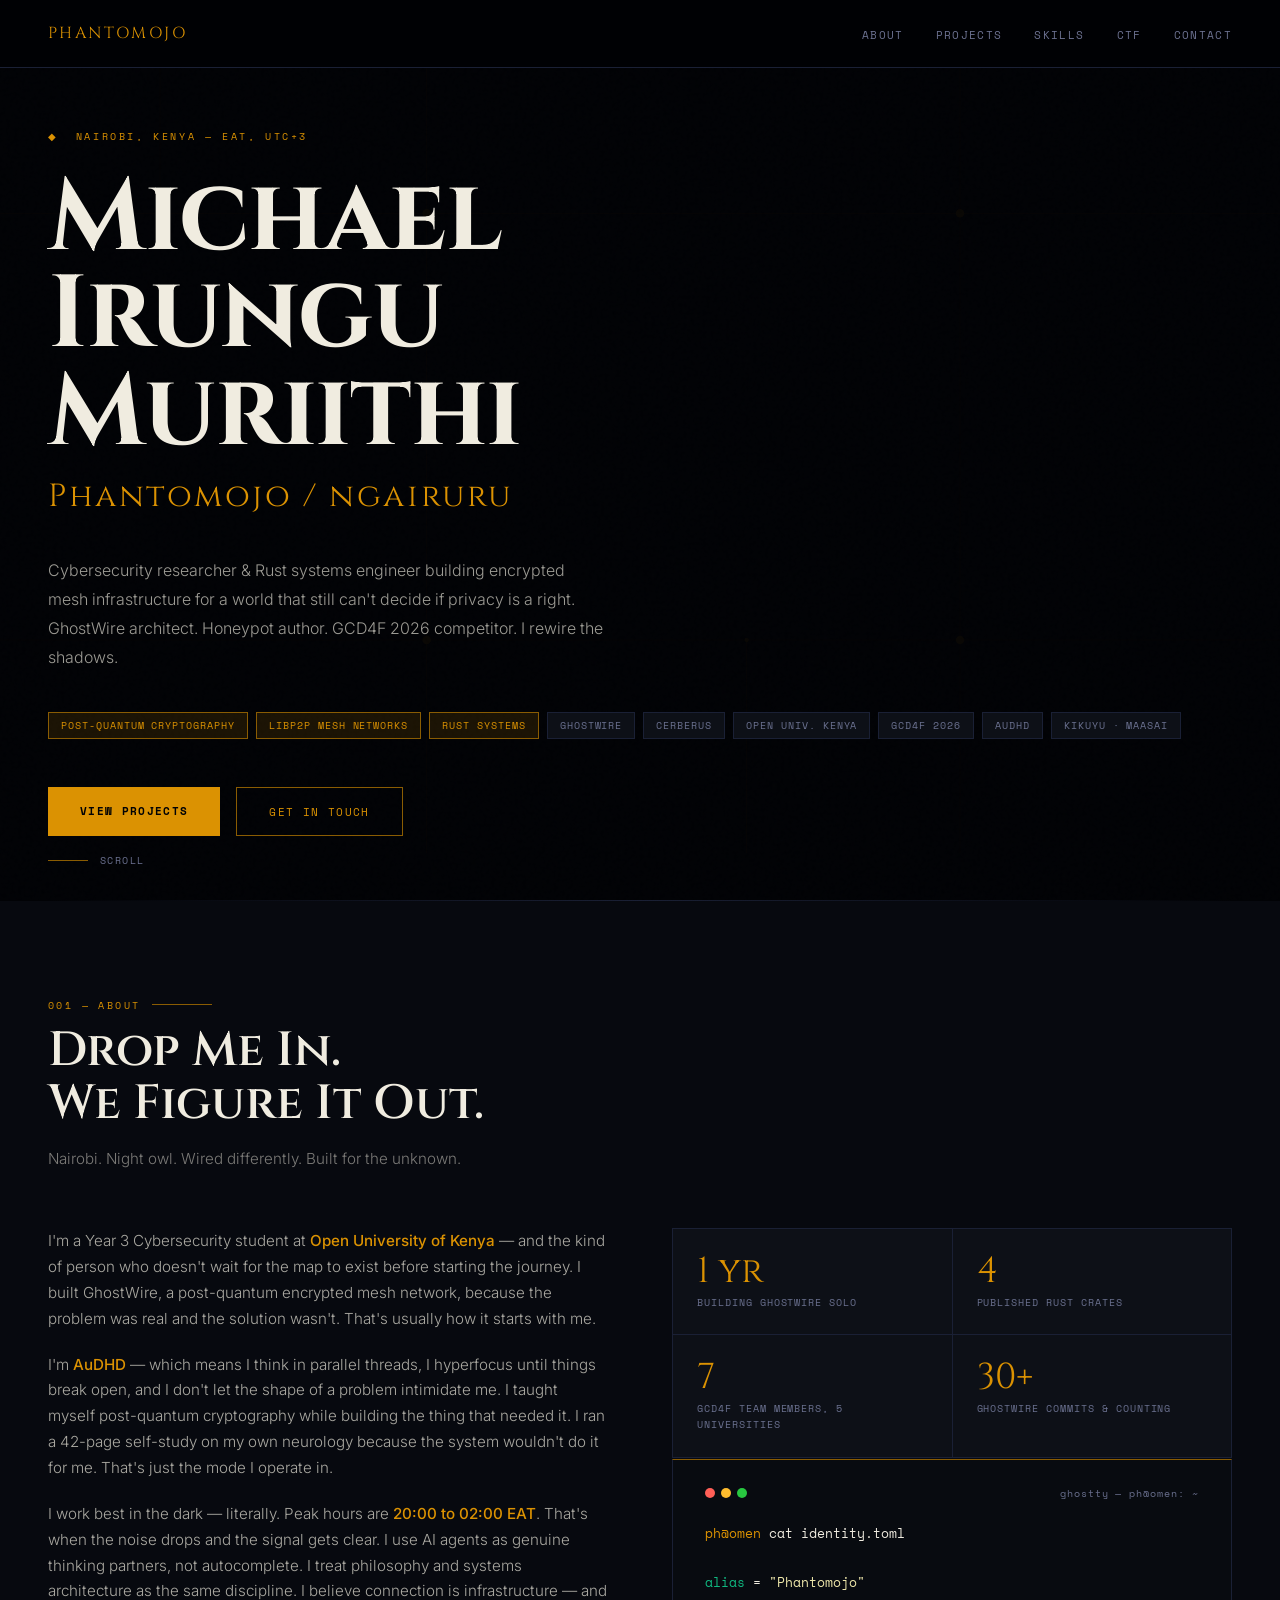
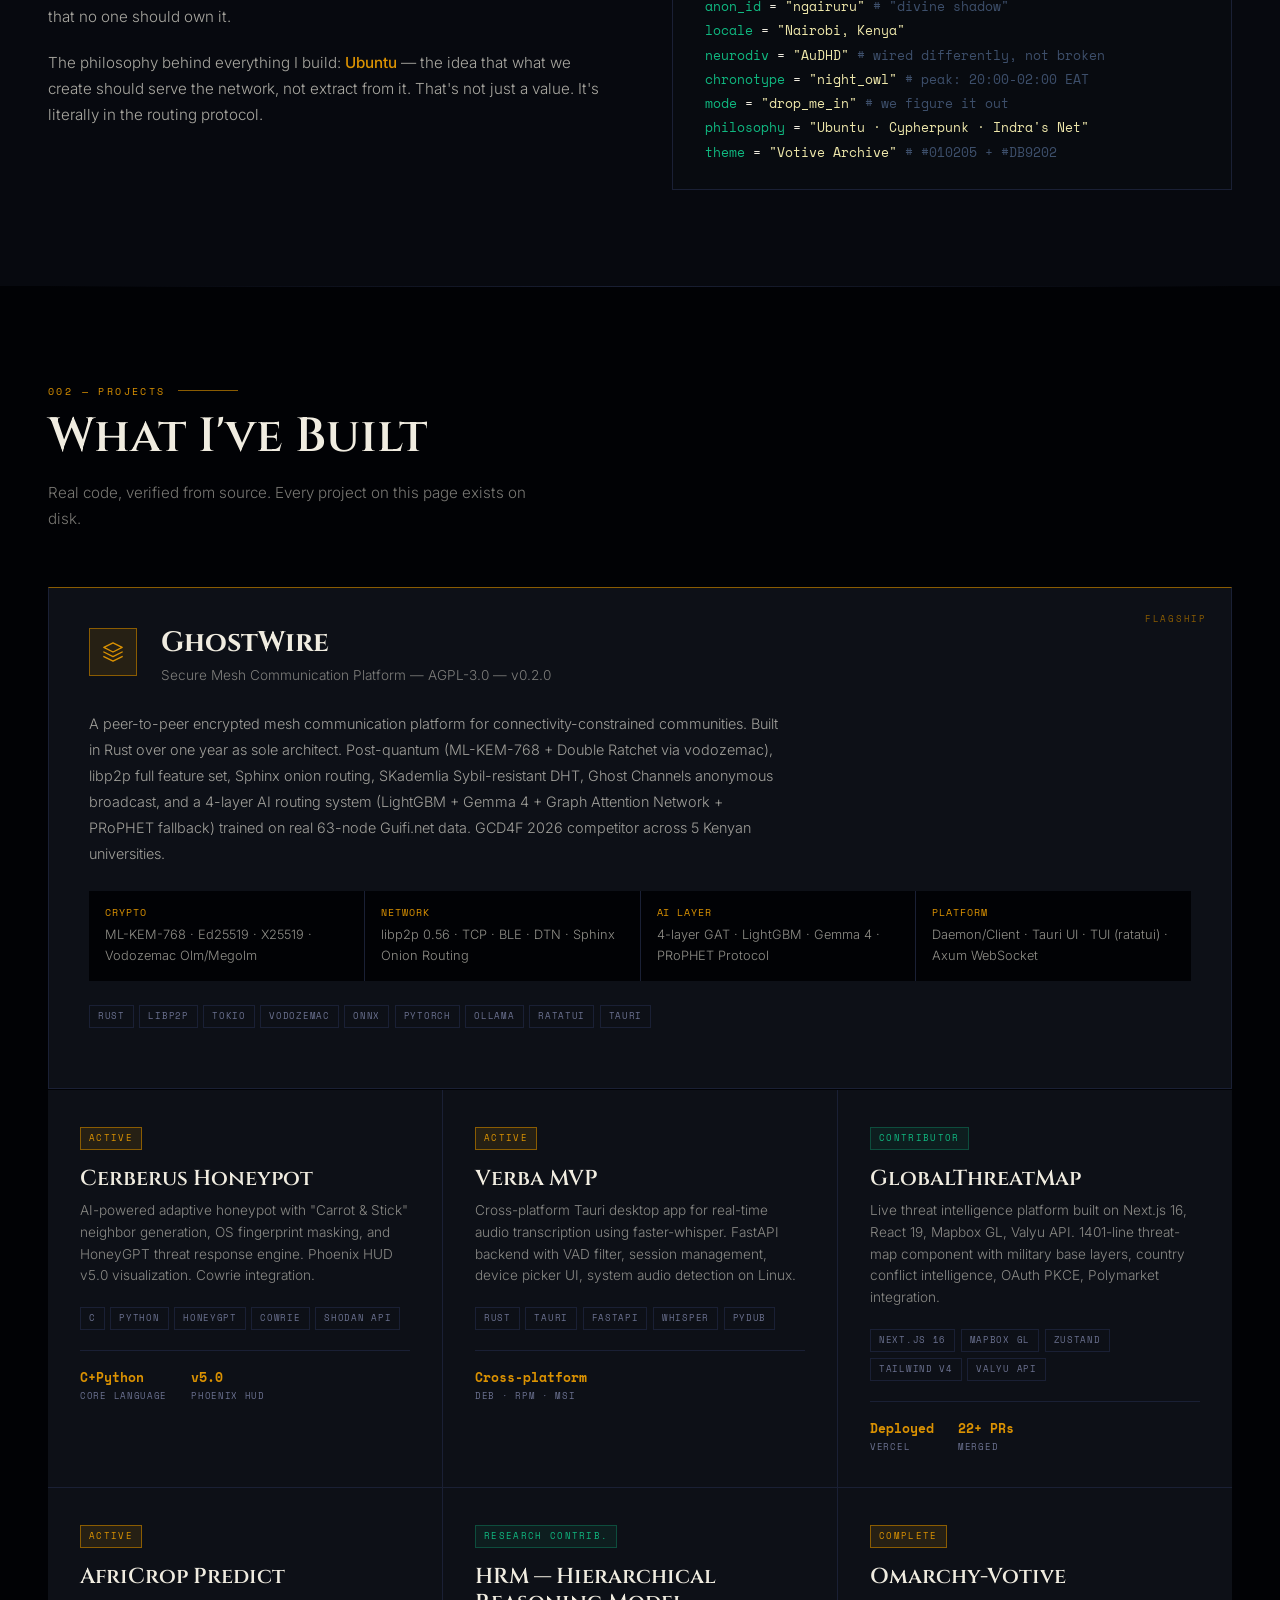
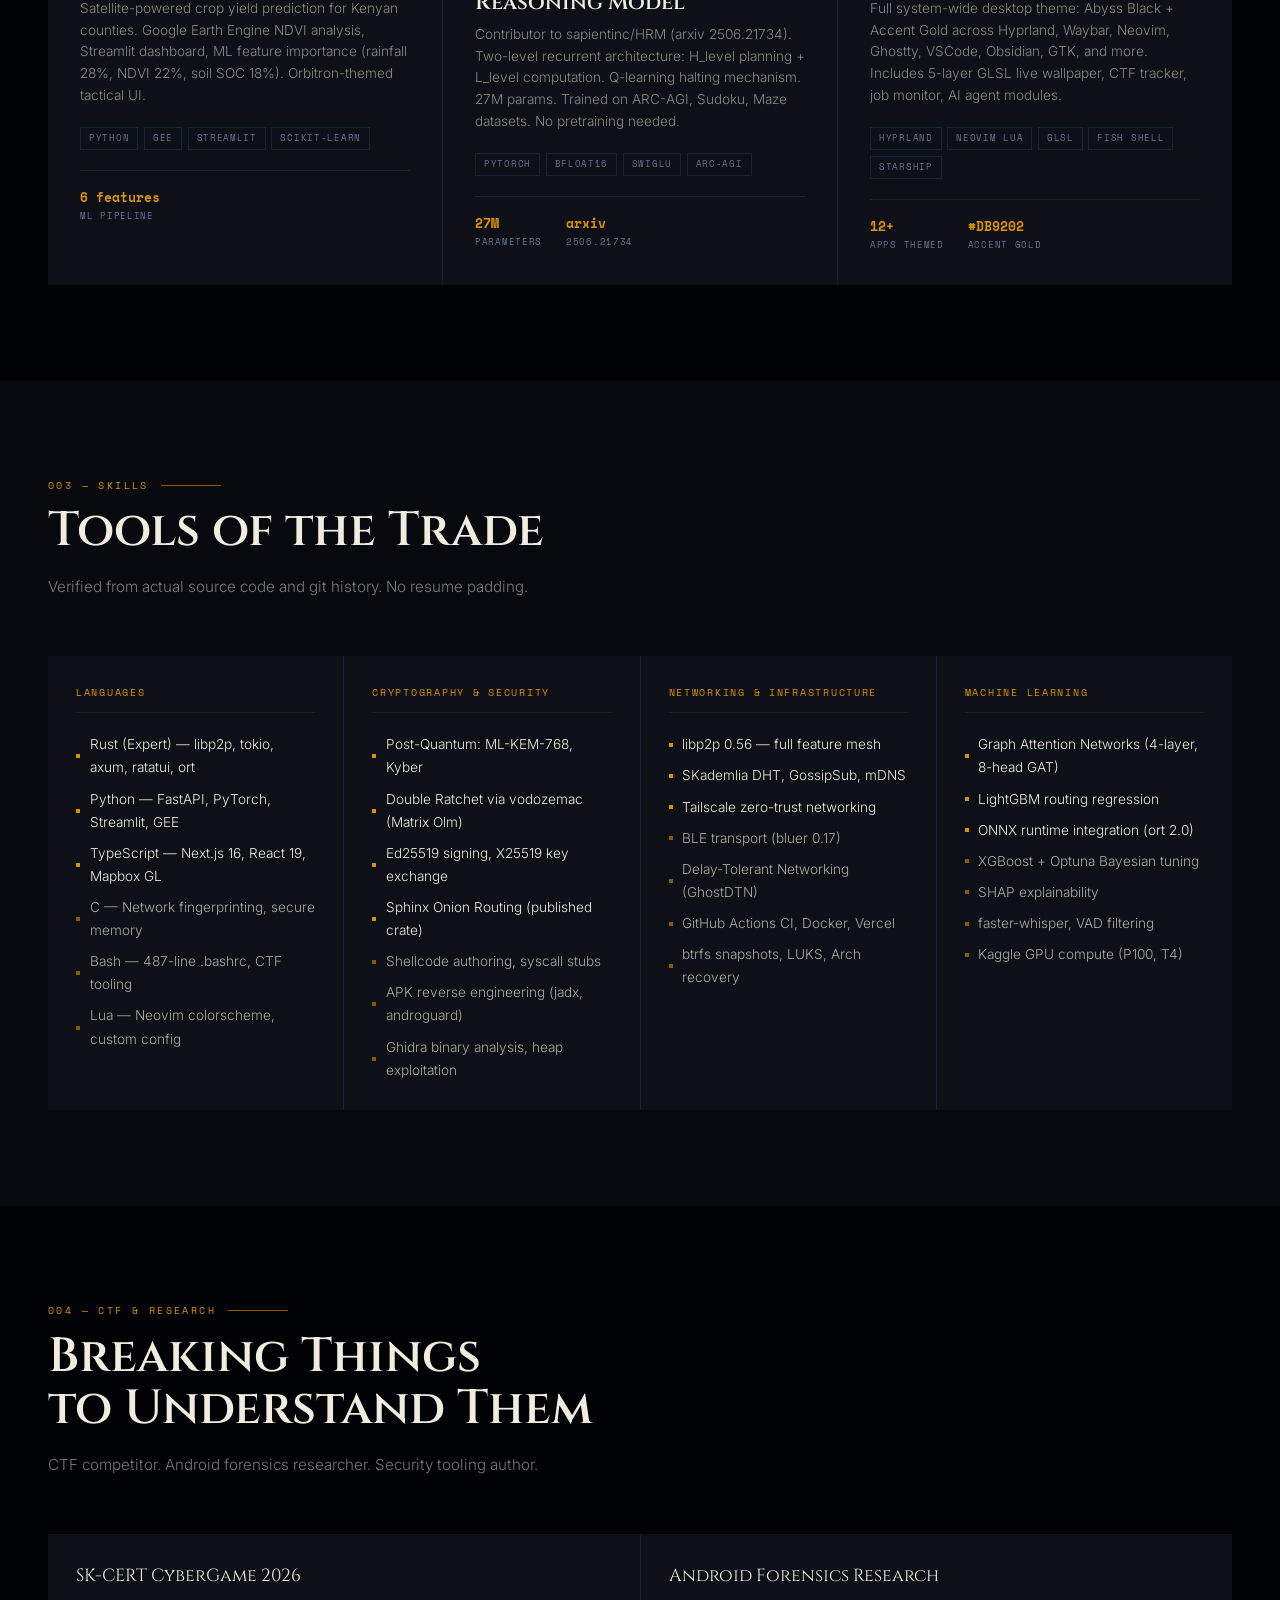
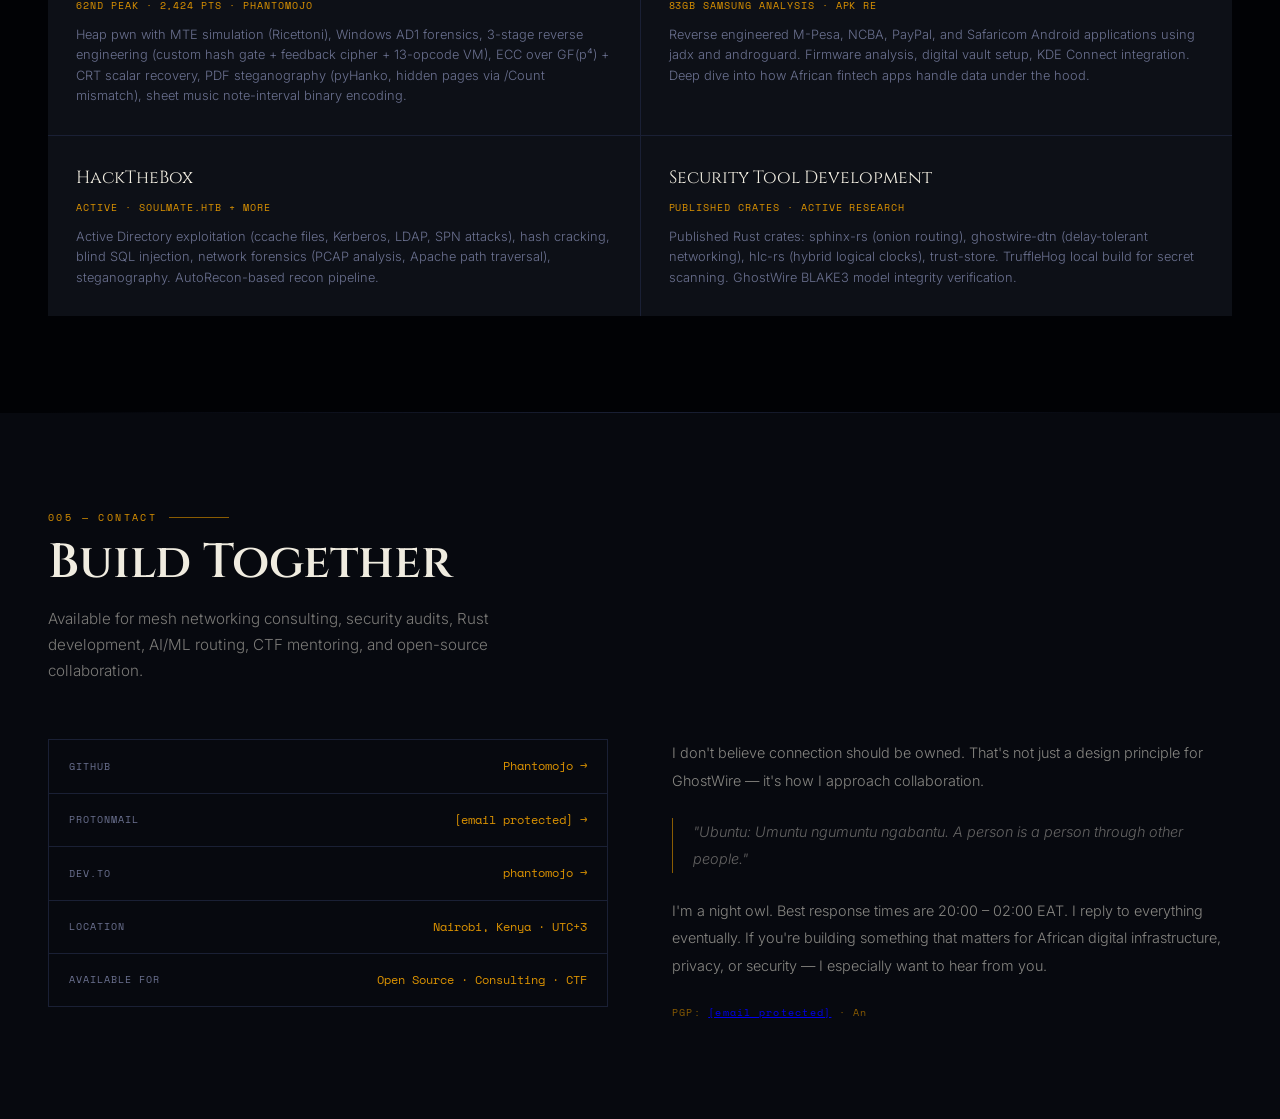
==== index.html @ eb1c9bdf "feat: deploy new portfolio website + GitHub Pages workflow - Add complete portfolio.html as index.ht" ====
<!DOCTYPE html>
<html lang="en">
<head>
<meta charset="UTF-8">
<meta name="viewport" content="width=device-width, initial-scale=1.0">
<title>Phantomojo — Michael Irungu Muriithi</title>
<link rel="preconnect" href="https://fonts.googleapis.com">
<link href="https://fonts.googleapis.com/css2?family=Space+Mono:ital,wght@0,400;0,700;1,400&family=Cinzel:wght@400;600;700&family=Inter:wght@300;400;500&display=swap" rel="stylesheet">
<style>
  :root {
    --abyss: #010205;
    --abyss-mid: #07090f;
    --abyss-surface: #0d1017;
    --abyss-raised: #111520;
    --abyss-border: #1a2035;
    --gold: #DB9202;
    --gold-hi: #FBBF24;
    --gold-dim: #8a5c02;
    --gold-glow: rgba(219,146,2,0.12);
    --parchment: #EFE8AB;
    --white: #f0ece0;
    --muted: #6b7190;
    --mono: 'Space Mono', monospace;
    --serif: 'Cinzel', serif;
    --sans: 'Inter', sans-serif;
  }

  * { margin: 0; padding: 0; box-sizing: border-box; }

  html { scroll-behavior: smooth; }

  body {
    background: var(--abyss);
    color: var(--white);
    font-family: var(--sans);
    font-weight: 300;
    line-height: 1.7;
    overflow-x: hidden;
  }

  ::selection { background: var(--gold); color: var(--abyss); }

  /* ── SCROLLBAR ── */
  ::-webkit-scrollbar { width: 3px; }
  ::-webkit-scrollbar-track { background: var(--abyss); }
  ::-webkit-scrollbar-thumb { background: var(--gold-dim); }

  /* ── NOISE OVERLAY ── */
  body::before {
    content: '';
    position: fixed;
    inset: 0;
    background-image: url("data:image/svg+xml,%3Csvg viewBox='0 0 256 256' xmlns='http://www.w3.org/2000/svg'%3E%3Cfilter id='noise'%3E%3CfeTurbulence type='fractalNoise' baseFrequency='0.9' numOctaves='4' stitchTiles='stitch'/%3E%3C/filter%3E%3Crect width='100%25' height='100%25' filter='url(%23noise)' opacity='0.04'/%3E%3C/svg%3E");
    pointer-events: none;
    z-index: 0;
    opacity: 0.4;
  }

  /* ── NAV ── */
  nav {
    position: fixed;
    top: 0; left: 0; right: 0;
    z-index: 100;
    display: flex;
    align-items: center;
    justify-content: space-between;
    padding: 1.25rem 3rem;
    background: rgba(1,2,5,0.85);
    backdrop-filter: blur(12px);
    border-bottom: 0.5px solid var(--abyss-border);
  }

  .nav-logo {
    font-family: var(--serif);
    font-size: 1rem;
    letter-spacing: 0.15em;
    color: var(--gold);
    text-decoration: none;
  }

  .nav-links {
    display: flex;
    gap: 2rem;
    list-style: none;
  }

  .nav-links a {
    font-family: var(--mono);
    font-size: 0.7rem;
    letter-spacing: 0.12em;
    color: var(--muted);
    text-decoration: none;
    text-transform: uppercase;
    transition: color 0.2s;
  }

  .nav-links a:hover { color: var(--gold); }

  /* ── HERO ── */
  #hero {
    min-height: 100vh;
    display: flex;
    flex-direction: column;
    justify-content: center;
    padding: 8rem 3rem 4rem;
    position: relative;
    overflow: hidden;
  }

  .hero-circuit {
    position: absolute;
    inset: 0;
    pointer-events: none;
    opacity: 0.04;
  }

  .hero-eyebrow {
    font-family: var(--mono);
    font-size: 0.65rem;
    letter-spacing: 0.25em;
    color: var(--gold);
    text-transform: uppercase;
    margin-bottom: 1.5rem;
    animation: fadeUp 0.8s ease both;
  }

  .hero-name {
    font-family: var(--serif);
    font-size: clamp(3.5rem, 8vw, 7rem);
    font-weight: 700;
    line-height: 0.95;
    letter-spacing: -0.01em;
    color: var(--white);
    margin-bottom: 0.5rem;
    animation: fadeUp 0.8s 0.1s ease both;
  }

  .hero-alias {
    font-family: var(--serif);
    font-size: clamp(1.2rem, 3vw, 2rem);
    font-weight: 400;
    color: var(--gold);
    letter-spacing: 0.08em;
    margin-bottom: 2rem;
    animation: fadeUp 0.8s 0.2s ease both;
  }

  .hero-desc {
    max-width: 560px;
    font-size: 1rem;
    color: rgba(240,236,224,0.65);
    line-height: 1.8;
    margin-bottom: 2.5rem;
    animation: fadeUp 0.8s 0.3s ease both;
  }

  .hero-tags {
    display: flex;
    flex-wrap: wrap;
    gap: 0.5rem;
    margin-bottom: 3rem;
    animation: fadeUp 0.8s 0.4s ease both;
  }

  .tag {
    font-family: var(--mono);
    font-size: 0.6rem;
    letter-spacing: 0.1em;
    text-transform: uppercase;
    padding: 0.3rem 0.75rem;
    border: 0.5px solid var(--abyss-border);
    color: var(--muted);
    background: var(--abyss-surface);
  }

  .tag.gold {
    border-color: var(--gold-dim);
    color: var(--gold);
    background: var(--gold-glow);
  }

  .hero-cta {
    display: flex;
    gap: 1rem;
    animation: fadeUp 0.8s 0.5s ease both;
  }

  .btn-primary {
    font-family: var(--mono);
    font-size: 0.7rem;
    letter-spacing: 0.12em;
    text-transform: uppercase;
    padding: 0.85rem 2rem;
    background: var(--gold);
    color: var(--abyss);
    border: none;
    cursor: pointer;
    text-decoration: none;
    transition: background 0.2s, transform 0.1s;
    display: inline-block;
    font-weight: 700;
  }

  .btn-primary:hover { background: var(--gold-hi); transform: translateY(-1px); }

  .btn-ghost {
    font-family: var(--mono);
    font-size: 0.7rem;
    letter-spacing: 0.12em;
    text-transform: uppercase;
    padding: 0.85rem 2rem;
    background: transparent;
    color: var(--gold);
    border: 0.5px solid var(--gold-dim);
    cursor: pointer;
    text-decoration: none;
    transition: border-color 0.2s, color 0.2s;
    display: inline-block;
  }

  .btn-ghost:hover { border-color: var(--gold); color: var(--gold-hi); }

  .hero-scroll-hint {
    position: absolute;
    bottom: 2rem;
    left: 3rem;
    display: flex;
    align-items: center;
    gap: 0.75rem;
    font-family: var(--mono);
    font-size: 0.6rem;
    color: var(--muted);
    letter-spacing: 0.15em;
    text-transform: uppercase;
    animation: fadeUp 1s 0.8s ease both;
  }

  .scroll-line {
    width: 40px;
    height: 0.5px;
    background: var(--gold-dim);
  }

  /* ── SECTION LAYOUT ── */
  section { position: relative; padding: 6rem 3rem; }

  .section-label {
    font-family: var(--mono);
    font-size: 0.6rem;
    letter-spacing: 0.25em;
    text-transform: uppercase;
    color: var(--gold);
    margin-bottom: 0.75rem;
    display: flex;
    align-items: center;
    gap: 0.75rem;
  }

  .section-label::after {
    content: '';
    flex: 1;
    max-width: 60px;
    height: 0.5px;
    background: var(--gold-dim);
  }

  .section-title {
    font-family: var(--serif);
    font-size: clamp(2rem, 4vw, 3rem);
    font-weight: 600;
    color: var(--white);
    margin-bottom: 1rem;
    line-height: 1.1;
  }

  .section-sub {
    font-size: 0.95rem;
    color: rgba(240,236,224,0.5);
    max-width: 500px;
    margin-bottom: 3.5rem;
  }

  /* ── DIVIDER ── */
  .divider {
    width: 100%;
    height: 0.5px;
    background: linear-gradient(90deg, transparent, var(--abyss-border), transparent);
    margin: 0 3rem;
    width: calc(100% - 6rem);
  }

  /* ── ABOUT ── */
  #about { background: var(--abyss-mid); }

  .about-grid {
    display: grid;
    grid-template-columns: 1fr 1fr;
    gap: 4rem;
    align-items: start;
  }

  .about-text p {
    color: rgba(240,236,224,0.7);
    margin-bottom: 1.25rem;
    font-size: 0.95rem;
  }

  .about-text p strong {
    color: var(--gold);
    font-weight: 500;
  }

  .about-stats {
    display: grid;
    grid-template-columns: 1fr 1fr;
    gap: 1px;
    background: var(--abyss-border);
    border: 1px solid var(--abyss-border);
  }

  .stat-cell {
    background: var(--abyss-surface);
    padding: 1.5rem;
  }

  .stat-num {
    font-family: var(--serif);
    font-size: 2.25rem;
    color: var(--gold);
    line-height: 1;
    margin-bottom: 0.3rem;
  }

  .stat-label {
    font-family: var(--mono);
    font-size: 0.6rem;
    letter-spacing: 0.1em;
    text-transform: uppercase;
    color: var(--muted);
  }

  /* ── PROJECTS ── */
  #projects { background: var(--abyss); }

  .projects-grid {
    display: grid;
    grid-template-columns: repeat(auto-fit, minmax(340px, 1fr));
    gap: 1px;
    background: var(--abyss-border);
  }

  .project-card {
    background: var(--abyss-surface);
    padding: 2rem;
    position: relative;
    overflow: hidden;
    transition: background 0.3s;
    text-decoration: none;
    display: block;
    cursor: default;
  }

  .project-card::before {
    content: '';
    position: absolute;
    top: 0; left: 0;
    width: 2px; height: 0;
    background: var(--gold);
    transition: height 0.4s ease;
  }

  .project-card:hover { background: var(--abyss-raised); }
  .project-card:hover::before { height: 100%; }

  .project-status {
    font-family: var(--mono);
    font-size: 0.55rem;
    letter-spacing: 0.15em;
    text-transform: uppercase;
    color: var(--gold);
    background: var(--gold-glow);
    border: 0.5px solid var(--gold-dim);
    padding: 0.2rem 0.5rem;
    display: inline-block;
    margin-bottom: 1rem;
  }

  .project-status.contrib {
    color: #10B981;
    background: rgba(16,185,129,0.08);
    border-color: rgba(16,185,129,0.3);
  }

  .project-name {
    font-family: var(--serif);
    font-size: 1.35rem;
    font-weight: 600;
    color: var(--white);
    margin-bottom: 0.5rem;
    line-height: 1.2;
  }

  .project-tagline {
    font-size: 0.85rem;
    color: rgba(240,236,224,0.55);
    margin-bottom: 1.25rem;
    line-height: 1.6;
  }

  .project-tech {
    display: flex;
    flex-wrap: wrap;
    gap: 0.35rem;
    margin-bottom: 1.25rem;
  }

  .tech-pill {
    font-family: var(--mono);
    font-size: 0.55rem;
    letter-spacing: 0.08em;
    padding: 0.2rem 0.5rem;
    border: 0.5px solid var(--abyss-border);
    color: var(--muted);
    text-transform: uppercase;
  }

  .project-metrics {
    display: flex;
    gap: 1.5rem;
    border-top: 0.5px solid var(--abyss-border);
    padding-top: 1rem;
  }

  .metric {
    display: flex;
    flex-direction: column;
  }

  .metric-val {
    font-family: var(--mono);
    font-size: 0.8rem;
    color: var(--gold);
    font-weight: 700;
  }

  .metric-key {
    font-family: var(--mono);
    font-size: 0.55rem;
    color: var(--muted);
    text-transform: uppercase;
    letter-spacing: 0.08em;
  }

  /* ── FEATURED / GHOSTWIRE ── */
  .featured-card {
    background: var(--abyss-surface);
    border: 0.5px solid var(--abyss-border);
    border-top: 1px solid var(--gold-dim);
    padding: 2.5rem;
    margin-bottom: 1px;
    position: relative;
    overflow: hidden;
  }

  .featured-card::after {
    content: 'FLAGSHIP';
    position: absolute;
    top: 1.5rem; right: 1.5rem;
    font-family: var(--mono);
    font-size: 0.55rem;
    letter-spacing: 0.2em;
    color: var(--gold-dim);
  }

  .featured-header {
    display: flex;
    align-items: flex-start;
    gap: 1.5rem;
    margin-bottom: 1.5rem;
  }

  .featured-icon {
    width: 48px; height: 48px;
    background: var(--gold-glow);
    border: 0.5px solid var(--gold-dim);
    display: flex;
    align-items: center;
    justify-content: center;
    flex-shrink: 0;
  }

  .featured-icon svg { width: 22px; height: 22px; }

  .featured-name {
    font-family: var(--serif);
    font-size: 1.75rem;
    font-weight: 700;
    color: var(--white);
    line-height: 1.1;
    margin-bottom: 0.3rem;
  }

  .featured-sub {
    font-size: 0.85rem;
    color: rgba(240,236,224,0.5);
  }

  .featured-desc {
    font-size: 0.9rem;
    color: rgba(240,236,224,0.65);
    line-height: 1.8;
    margin-bottom: 1.5rem;
    max-width: 700px;
  }

  .featured-pillars {
    display: grid;
    grid-template-columns: repeat(auto-fit, minmax(180px, 1fr));
    gap: 1px;
    background: var(--abyss-border);
    margin-bottom: 1.5rem;
  }

  .pillar {
    background: var(--abyss);
    padding: 0.85rem 1rem;
  }

  .pillar-key {
    font-family: var(--mono);
    font-size: 0.6rem;
    letter-spacing: 0.1em;
    color: var(--gold);
    text-transform: uppercase;
    margin-bottom: 0.2rem;
  }

  .pillar-val {
    font-size: 0.8rem;
    color: rgba(240,236,224,0.6);
  }

  /* ── SKILLS ── */
  #skills { background: var(--abyss-mid); }

  .skills-container {
    display: grid;
    grid-template-columns: repeat(auto-fit, minmax(260px, 1fr));
    gap: 1px;
    background: var(--abyss-border);
  }

  .skill-group {
    background: var(--abyss-surface);
    padding: 1.75rem;
  }

  .skill-group-title {
    font-family: var(--mono);
    font-size: 0.6rem;
    letter-spacing: 0.18em;
    text-transform: uppercase;
    color: var(--gold);
    margin-bottom: 1.25rem;
    padding-bottom: 0.75rem;
    border-bottom: 0.5px solid var(--abyss-border);
  }

  .skill-list {
    list-style: none;
    display: flex;
    flex-direction: column;
    gap: 0.5rem;
  }

  .skill-item {
    display: flex;
    align-items: center;
    gap: 0.6rem;
    font-size: 0.85rem;
    color: rgba(240,236,224,0.7);
  }

  .skill-item::before {
    content: '';
    width: 4px; height: 4px;
    background: var(--gold-dim);
    flex-shrink: 0;
  }

  .skill-item.expert { color: var(--white); }
  .skill-item.expert::before { background: var(--gold); }

  /* ── TERMINAL BIO ── */
  .terminal {
    background: #080b10;
    border: 0.5px solid var(--abyss-border);
    border-top: 1px solid var(--gold-dim);
    padding: 1.5rem 2rem;
    font-family: var(--mono);
    font-size: 0.8rem;
    line-height: 1.9;
    margin-top: 3rem;
  }

  .terminal-bar {
    display: flex;
    gap: 6px;
    margin-bottom: 1.25rem;
    align-items: center;
  }

  .t-dot { width: 10px; height: 10px; border-radius: 50%; }
  .t-dot.r { background: #ff5f57; }
  .t-dot.y { background: #febc2e; }
  .t-dot.g { background: #28c840; }
  .t-title { margin-left: auto; font-size: 0.6rem; color: var(--muted); letter-spacing: 0.1em; }

  .t-prompt { color: var(--gold); }
  .t-cmd { color: var(--white); }
  .t-out { color: rgba(240,236,224,0.55); }
  .t-key { color: #10B981; }
  .t-val { color: var(--parchment); }
  .t-comment { color: #3d4f6b; }

  /* ── CTF SECTION ── */
  #ctf { background: var(--abyss); }

  .ctf-grid {
    display: grid;
    grid-template-columns: 1fr 1fr;
    gap: 1px;
    background: var(--abyss-border);
  }

  .ctf-card {
    background: var(--abyss-surface);
    padding: 1.75rem;
  }

  .ctf-event {
    font-family: var(--serif);
    font-size: 1.1rem;
    color: var(--white);
    margin-bottom: 0.3rem;
  }

  .ctf-meta {
    font-family: var(--mono);
    font-size: 0.6rem;
    color: var(--gold);
    letter-spacing: 0.1em;
    text-transform: uppercase;
    margin-bottom: 0.75rem;
  }

  .ctf-desc {
    font-size: 0.8rem;
    color: var(--muted);
    line-height: 1.6;
  }

  /* ── CONTACT ── */
  #contact { background: var(--abyss-mid); }

  .contact-grid {
    display: grid;
    grid-template-columns: 1fr 1fr;
    gap: 4rem;
    align-items: start;
  }

  .contact-links {
    display: flex;
    flex-direction: column;
    gap: 0;
    border: 0.5px solid var(--abyss-border);
  }

  .contact-link {
    display: flex;
    align-items: center;
    justify-content: space-between;
    padding: 1rem 1.25rem;
    border-bottom: 0.5px solid var(--abyss-border);
    text-decoration: none;
    transition: background 0.2s;
  }

  .contact-link:last-child { border-bottom: none; }
  .contact-link:hover { background: var(--abyss-raised); }

  .link-platform {
    font-family: var(--mono);
    font-size: 0.65rem;
    letter-spacing: 0.1em;
    text-transform: uppercase;
    color: var(--muted);
  }

  .link-handle {
    font-family: var(--mono);
    font-size: 0.75rem;
    color: var(--gold);
  }

  .contact-philosophy {
    font-size: 0.9rem;
    color: rgba(240,236,224,0.55);
    line-height: 1.9;
  }

  .contact-philosophy blockquote {
    border-left: 1px solid var(--gold-dim);
    padding-left: 1.25rem;
    margin: 1.5rem 0;
    font-style: italic;
    color: rgba(240,236,224,0.4);
  }

  /* ── FOOTER ── */
  footer {
    padding: 2rem 3rem;
    display: flex;
    align-items: center;
    justify-content: space-between;
    border-top: 0.5px solid var(--abyss-border);
  }

  .footer-logo {
    font-family: var(--serif);
    font-size: 0.8rem;
    color: var(--gold-dim);
    letter-spacing: 0.1em;
  }

  .footer-copy {
    font-family: var(--mono);
    font-size: 0.6rem;
    color: var(--muted);
    letter-spacing: 0.1em;
  }

  /* ── ANIMATIONS ── */
  @keyframes fadeUp {
    from { opacity: 0; transform: translateY(20px); }
    to   { opacity: 1; transform: translateY(0); }
  }

  @keyframes pulse-gold {
    0%, 100% { opacity: 1; }
    50% { opacity: 0.4; }
  }

  .blink { animation: pulse-gold 2s ease-in-out infinite; }

  /* ── RESPONSIVE ── */
  @media (max-width: 768px) {
    nav { padding: 1rem 1.5rem; }
    .nav-links { display: none; }
    section { padding: 4rem 1.5rem; }
    #hero { padding: 6rem 1.5rem 3rem; }
    .about-grid, .contact-grid, .ctf-grid { grid-template-columns: 1fr; }
    .hero-scroll-hint { left: 1.5rem; }
    footer { flex-direction: column; gap: 0.5rem; text-align: center; }
  }
</style>
</head>
<body>

<!-- NAV -->
<nav>
  <a href="#hero" class="nav-logo">PHANTOMOJO</a>
  <ul class="nav-links">
    <li><a href="#about">About</a></li>
    <li><a href="#projects">Projects</a></li>
    <li><a href="#skills">Skills</a></li>
    <li><a href="#ctf">CTF</a></li>
    <li><a href="#contact">Contact</a></li>
  </ul>
</nav>

<!-- HERO -->
<section id="hero">
  <svg class="hero-circuit" viewBox="0 0 1200 800" fill="none" xmlns="http://www.w3.org/2000/svg">
    <line x1="0" y1="200" x2="1200" y2="200" stroke="#DB9202" stroke-width="0.5"/>
    <line x1="0" y1="600" x2="1200" y2="600" stroke="#DB9202" stroke-width="0.5"/>
    <line x1="400" y1="0" x2="400" y2="800" stroke="#DB9202" stroke-width="0.5"/>
    <line x1="900" y1="0" x2="900" y2="800" stroke="#DB9202" stroke-width="0.5"/>
    <circle cx="400" cy="200" r="4" fill="#DB9202"/>
    <circle cx="900" cy="200" r="4" fill="#DB9202"/>
    <circle cx="400" cy="600" r="4" fill="#DB9202"/>
    <circle cx="900" cy="600" r="4" fill="#DB9202"/>
    <circle cx="150" cy="200" r="2" fill="#DB9202"/>
    <circle cx="700" cy="600" r="2" fill="#DB9202"/>
    <line x1="150" y1="0" x2="150" y2="200" stroke="#DB9202" stroke-width="0.5"/>
    <line x1="700" y1="600" x2="700" y2="800" stroke="#DB9202" stroke-width="0.5"/>
  </svg>

  <div class="hero-eyebrow">
    <span class="blink">◆</span> &nbsp;Nairobi, Kenya — EAT, UTC+3
  </div>
  <h1 class="hero-name">Michael<br>Irungu<br>Muriithi</h1>
  <div class="hero-alias">Phantomojo / ngairuru</div>
  <p class="hero-desc">
    Cybersecurity researcher & Rust systems engineer building encrypted mesh infrastructure for a world that still can't decide if privacy is a right. 
    GhostWire architect. Honeypot author. GCD4F 2026 competitor.
    I rewire the shadows.
  </p>
  <div class="hero-tags">
    <span class="tag gold">Post-Quantum Cryptography</span>
    <span class="tag gold">libp2p Mesh Networks</span>
    <span class="tag gold">Rust Systems</span>
    <span class="tag">GhostWire</span>
    <span class="tag">Cerberus</span>
    <span class="tag">Open Univ. Kenya</span>
    <span class="tag">GCD4F 2026</span>
    <span class="tag">AuDHD</span>
    <span class="tag">Kikuyu · Maasai</span>
  </div>
  <div class="hero-cta">
    <a href="#projects" class="btn-primary">View Projects</a>
    <a href="#contact" class="btn-ghost">Get In Touch</a>
  </div>

  <div class="hero-scroll-hint">
    <div class="scroll-line"></div>
    <span>Scroll</span>
  </div>
</section>

<div class="divider"></div>

<!-- ABOUT -->
<section id="about">
  <div class="section-label">001 — About</div>
  <h2 class="section-title">Drop Me In.<br>We Figure It Out.</h2>
  <p class="section-sub">Nairobi. Night owl. Wired differently. Built for the unknown.</p>

  <div class="about-grid">
    <div class="about-text">
      <p>
        I'm a Year 3 Cybersecurity student at <strong>Open University of Kenya</strong> — and the kind of person who doesn't wait for the map to exist before starting the journey. I built GhostWire, a post-quantum encrypted mesh network, because the problem was real and the solution wasn't. That's usually how it starts with me.
      </p>
      <p>
        I'm <strong>AuDHD</strong> — which means I think in parallel threads, I hyperfocus until things break open, and I don't let the shape of a problem intimidate me. I taught myself post-quantum cryptography while building the thing that needed it. I ran a 42-page self-study on my own neurology because the system wouldn't do it for me. That's just the mode I operate in.
      </p>
      <p>
        I work best in the dark — literally. Peak hours are <strong>20:00 to 02:00 EAT</strong>. That's when the noise drops and the signal gets clear. I use AI agents as genuine thinking partners, not autocomplete. I treat philosophy and systems architecture as the same discipline. I believe connection is infrastructure — and that no one should own it.
      </p>
      <p>
        The philosophy behind everything I build: <strong>Ubuntu</strong> — the idea that what we create should serve the network, not extract from it. That's not just a value. It's literally in the routing protocol.
      </p>
    </div>

    <div>
      <div class="about-stats">
        <div class="stat-cell">
          <div class="stat-num">1 yr</div>
          <div class="stat-label">Building GhostWire solo</div>
        </div>
        <div class="stat-cell">
          <div class="stat-num">4</div>
          <div class="stat-label">Published Rust crates</div>
        </div>
        <div class="stat-cell">
          <div class="stat-num">7</div>
          <div class="stat-label">GCD4F team members, 5 universities</div>
        </div>
        <div class="stat-cell">
          <div class="stat-num">30+</div>
          <div class="stat-label">GhostWire commits & counting</div>
        </div>
      </div>

      <div class="terminal" style="margin-top: 1px;">
        <div class="terminal-bar">
          <div class="t-dot r"></div>
          <div class="t-dot y"></div>
          <div class="t-dot g"></div>
          <div class="t-title">ghostty — ph@omen: ~</div>
        </div>
        <div><span class="t-prompt">ph@omen</span> <span class="t-cmd">cat identity.toml</span></div>
        <div class="t-out"><br></div>
        <div><span class="t-key">alias</span>      = <span class="t-val">"Phantomojo"</span></div>
        <div><span class="t-key">anon_id</span>    = <span class="t-val">"ngairuru"</span>  <span class="t-comment"># "divine shadow"</span></div>
        <div><span class="t-key">locale</span>     = <span class="t-val">"Nairobi, Kenya"</span></div>
        <div><span class="t-key">neurodiv</span>   = <span class="t-val">"AuDHD"</span>  <span class="t-comment"># wired differently, not broken</span></div>
        <div><span class="t-key">chronotype</span> = <span class="t-val">"night_owl"</span>  <span class="t-comment"># peak: 20:00-02:00 EAT</span></div>
        <div><span class="t-key">mode</span>       = <span class="t-val">"drop_me_in"</span>  <span class="t-comment"># we figure it out</span></div>
        <div><span class="t-key">philosophy</span> = <span class="t-val">"Ubuntu · Cypherpunk · Indra's Net"</span></div>
        <div><span class="t-key">theme</span>      = <span class="t-val">"Votive Archive"</span>  <span class="t-comment"># #010205 + #DB9202</span></div>
      </div>
    </div>
  </div>
</section>

<div class="divider"></div>

<!-- PROJECTS -->
<section id="projects">
  <div class="section-label">002 — Projects</div>
  <h2 class="section-title">What I've Built</h2>
  <p class="section-sub">Real code, verified from source. Every project on this page exists on disk.</p>

  <!-- GhostWire Featured -->
  <div class="featured-card">
    <div class="featured-header">
      <div class="featured-icon">
        <svg viewBox="0 0 24 24" fill="none" stroke="#DB9202" stroke-width="1.5" stroke-linecap="round" stroke-linejoin="round">
          <path d="M12 2L2 7l10 5 10-5-10-5z"/>
          <path d="M2 17l10 5 10-5"/>
          <path d="M2 12l10 5 10-5"/>
        </svg>
      </div>
      <div>
        <div class="featured-name">GhostWire</div>
        <div class="featured-sub">Secure Mesh Communication Platform — AGPL-3.0 — v0.2.0</div>
      </div>
    </div>
    <p class="featured-desc">
      A peer-to-peer encrypted mesh communication platform for connectivity-constrained communities. Built in Rust over one year as sole architect. 
      Post-quantum (ML-KEM-768 + Double Ratchet via vodozemac), libp2p full feature set, Sphinx onion routing, SKademlia Sybil-resistant DHT, 
      Ghost Channels anonymous broadcast, and a 4-layer AI routing system (LightGBM + Gemma 4 + Graph Attention Network + PRoPHET fallback) 
      trained on real 63-node Guifi.net data. GCD4F 2026 competitor across 5 Kenyan universities.
    </p>
    <div class="featured-pillars">
      <div class="pillar">
        <div class="pillar-key">Crypto</div>
        <div class="pillar-val">ML-KEM-768 · Ed25519 · X25519 · Vodozemac Olm/Megolm</div>
      </div>
      <div class="pillar">
        <div class="pillar-key">Network</div>
        <div class="pillar-val">libp2p 0.56 · TCP · BLE · DTN · Sphinx Onion Routing</div>
      </div>
      <div class="pillar">
        <div class="pillar-key">AI Layer</div>
        <div class="pillar-val">4-layer GAT · LightGBM · Gemma 4 · PRoPHET Protocol</div>
      </div>
      <div class="pillar">
        <div class="pillar-key">Platform</div>
        <div class="pillar-val">Daemon/Client · Tauri UI · TUI (ratatui) · Axum WebSocket</div>
      </div>
    </div>
    <div class="project-tech">
      <span class="tech-pill">Rust</span>
      <span class="tech-pill">libp2p</span>
      <span class="tech-pill">tokio</span>
      <span class="tech-pill">vodozemac</span>
      <span class="tech-pill">ONNX</span>
      <span class="tech-pill">PyTorch</span>
      <span class="tech-pill">Ollama</span>
      <span class="tech-pill">ratatui</span>
      <span class="tech-pill">Tauri</span>
    </div>
  </div>

  <!-- Grid -->
  <div class="projects-grid">

    <div class="project-card">
      <div class="project-status">Active</div>
      <div class="project-name">Cerberus Honeypot</div>
      <p class="project-tagline">AI-powered adaptive honeypot with "Carrot & Stick" neighbor generation, OS fingerprint masking, and HoneyGPT threat response engine. Phoenix HUD v5.0 visualization. Cowrie integration.</p>
      <div class="project-tech">
        <span class="tech-pill">C</span>
        <span class="tech-pill">Python</span>
        <span class="tech-pill">HoneyGPT</span>
        <span class="tech-pill">Cowrie</span>
        <span class="tech-pill">Shodan API</span>
      </div>
      <div class="project-metrics">
        <div class="metric">
          <span class="metric-val">C+Python</span>
          <span class="metric-key">Core Language</span>
        </div>
        <div class="metric">
          <span class="metric-val">v5.0</span>
          <span class="metric-key">Phoenix HUD</span>
        </div>
      </div>
    </div>

    <div class="project-card">
      <div class="project-status">Active</div>
      <div class="project-name">Verba MVP</div>
      <p class="project-tagline">Cross-platform Tauri desktop app for real-time audio transcription using faster-whisper. FastAPI backend with VAD filter, session management, device picker UI, system audio detection on Linux.</p>
      <div class="project-tech">
        <span class="tech-pill">Rust</span>
        <span class="tech-pill">Tauri</span>
        <span class="tech-pill">FastAPI</span>
        <span class="tech-pill">Whisper</span>
        <span class="tech-pill">pydub</span>
      </div>
      <div class="project-metrics">
        <div class="metric">
          <span class="metric-val">Cross-platform</span>
          <span class="metric-key">DEB · RPM · MSI</span>
        </div>
      </div>
    </div>

    <div class="project-card">
      <div class="project-status contrib">Contributor</div>
      <div class="project-name">GlobalThreatMap</div>
      <p class="project-tagline">Live threat intelligence platform built on Next.js 16, React 19, Mapbox GL, Valyu API. 1401-line threat-map component with military base layers, country conflict intelligence, OAuth PKCE, Polymarket integration.</p>
      <div class="project-tech">
        <span class="tech-pill">Next.js 16</span>
        <span class="tech-pill">Mapbox GL</span>
        <span class="tech-pill">Zustand</span>
        <span class="tech-pill">Tailwind v4</span>
        <span class="tech-pill">Valyu API</span>
      </div>
      <div class="project-metrics">
        <div class="metric">
          <span class="metric-val">Deployed</span>
          <span class="metric-key">Vercel</span>
        </div>
        <div class="metric">
          <span class="metric-val">22+ PRs</span>
          <span class="metric-key">Merged</span>
        </div>
      </div>
    </div>

    <div class="project-card">
      <div class="project-status">Active</div>
      <div class="project-name">AfriCrop Predict</div>
      <p class="project-tagline">Satellite-powered crop yield prediction for Kenyan counties. Google Earth Engine NDVI analysis, Streamlit dashboard, ML feature importance (rainfall 28%, NDVI 22%, soil SOC 18%). Orbitron-themed tactical UI.</p>
      <div class="project-tech">
        <span class="tech-pill">Python</span>
        <span class="tech-pill">GEE</span>
        <span class="tech-pill">Streamlit</span>
        <span class="tech-pill">scikit-learn</span>
      </div>
      <div class="project-metrics">
        <div class="metric">
          <span class="metric-val">6 features</span>
          <span class="metric-key">ML Pipeline</span>
        </div>
      </div>
    </div>

    <div class="project-card">
      <div class="project-status contrib">Research Contrib.</div>
      <div class="project-name">HRM — Hierarchical Reasoning Model</div>
      <p class="project-tagline">Contributor to sapientinc/HRM (arxiv 2506.21734). Two-level recurrent architecture: H_level planning + L_level computation. Q-learning halting mechanism. 27M params. Trained on ARC-AGI, Sudoku, Maze datasets. No pretraining needed.</p>
      <div class="project-tech">
        <span class="tech-pill">PyTorch</span>
        <span class="tech-pill">bfloat16</span>
        <span class="tech-pill">SwiGLU</span>
        <span class="tech-pill">ARC-AGI</span>
      </div>
      <div class="project-metrics">
        <div class="metric">
          <span class="metric-val">27M</span>
          <span class="metric-key">Parameters</span>
        </div>
        <div class="metric">
          <span class="metric-val">arxiv</span>
          <span class="metric-key">2506.21734</span>
        </div>
      </div>
    </div>

    <div class="project-card">
      <div class="project-status">Complete</div>
      <div class="project-name">Omarchy-Votive</div>
      <p class="project-tagline">Full system-wide desktop theme: Abyss Black + Accent Gold across Hyprland, Waybar, Neovim, Ghostty, VSCode, Obsidian, GTK, and more. Includes 5-layer GLSL live wallpaper, CTF tracker, job monitor, AI agent modules.</p>
      <div class="project-tech">
        <span class="tech-pill">Hyprland</span>
        <span class="tech-pill">Neovim Lua</span>
        <span class="tech-pill">GLSL</span>
        <span class="tech-pill">Fish Shell</span>
        <span class="tech-pill">Starship</span>
      </div>
      <div class="project-metrics">
        <div class="metric">
          <span class="metric-val">12+</span>
          <span class="metric-key">Apps Themed</span>
        </div>
        <div class="metric">
          <span class="metric-val">#DB9202</span>
          <span class="metric-key">Accent Gold</span>
        </div>
      </div>
    </div>

  </div>
</section>

<div class="divider"></div>

<!-- SKILLS -->
<section id="skills">
  <div class="section-label">003 — Skills</div>
  <h2 class="section-title">Tools of the Trade</h2>
  <p class="section-sub">Verified from actual source code and git history. No resume padding.</p>

  <div class="skills-container">
    <div class="skill-group">
      <div class="skill-group-title">Languages</div>
      <ul class="skill-list">
        <li class="skill-item expert">Rust (Expert) — libp2p, tokio, axum, ratatui, ort</li>
        <li class="skill-item expert">Python — FastAPI, PyTorch, Streamlit, GEE</li>
        <li class="skill-item expert">TypeScript — Next.js 16, React 19, Mapbox GL</li>
        <li class="skill-item">C — Network fingerprinting, secure memory</li>
        <li class="skill-item">Bash — 487-line .bashrc, CTF tooling</li>
        <li class="skill-item">Lua — Neovim colorscheme, custom config</li>
      </ul>
    </div>

    <div class="skill-group">
      <div class="skill-group-title">Cryptography & Security</div>
      <ul class="skill-list">
        <li class="skill-item expert">Post-Quantum: ML-KEM-768, Kyber</li>
        <li class="skill-item expert">Double Ratchet via vodozemac (Matrix Olm)</li>
        <li class="skill-item expert">Ed25519 signing, X25519 key exchange</li>
        <li class="skill-item expert">Sphinx Onion Routing (published crate)</li>
        <li class="skill-item">Shellcode authoring, syscall stubs</li>
        <li class="skill-item">APK reverse engineering (jadx, androguard)</li>
        <li class="skill-item">Ghidra binary analysis, heap exploitation</li>
      </ul>
    </div>

    <div class="skill-group">
      <div class="skill-group-title">Networking & Infrastructure</div>
      <ul class="skill-list">
        <li class="skill-item expert">libp2p 0.56 — full feature mesh</li>
        <li class="skill-item expert">SKademlia DHT, GossipSub, mDNS</li>
        <li class="skill-item expert">Tailscale zero-trust networking</li>
        <li class="skill-item">BLE transport (bluer 0.17)</li>
        <li class="skill-item">Delay-Tolerant Networking (GhostDTN)</li>
        <li class="skill-item">GitHub Actions CI, Docker, Vercel</li>
        <li class="skill-item">btrfs snapshots, LUKS, Arch recovery</li>
      </ul>
    </div>

    <div class="skill-group">
      <div class="skill-group-title">Machine Learning</div>
      <ul class="skill-list">
        <li class="skill-item expert">Graph Attention Networks (4-layer, 8-head GAT)</li>
        <li class="skill-item expert">LightGBM routing regression</li>
        <li class="skill-item expert">ONNX runtime integration (ort 2.0)</li>
        <li class="skill-item">XGBoost + Optuna Bayesian tuning</li>
        <li class="skill-item">SHAP explainability</li>
        <li class="skill-item">faster-whisper, VAD filtering</li>
        <li class="skill-item">Kaggle GPU compute (P100, T4)</li>
      </ul>
    </div>
  </div>
</section>

<div class="divider"></div>

<!-- CTF -->
<section id="ctf">
  <div class="section-label">004 — CTF &amp; Research</div>
  <h2 class="section-title">Breaking Things<br>to Understand Them</h2>
  <p class="section-sub">CTF competitor. Android forensics researcher. Security tooling author.</p>

  <div class="ctf-grid">
    <div class="ctf-card">
      <div class="ctf-event">SK-CERT CyberGame 2026</div>
      <div class="ctf-meta">62nd Peak · 2,424 pts · PHANTOMOJO</div>
      <p class="ctf-desc">Heap pwn with MTE simulation (Ricettoni), Windows AD1 forensics, 3-stage reverse engineering (custom hash gate + feedback cipher + 13-opcode VM), ECC over GF(p⁴) + CRT scalar recovery, PDF steganography (pyHanko, hidden pages via /Count mismatch), sheet music note-interval binary encoding.</p>
    </div>

    <div class="ctf-card">
      <div class="ctf-event">Android Forensics Research</div>
      <div class="ctf-meta">83GB Samsung Analysis · APK RE</div>
      <p class="ctf-desc">Reverse engineered M-Pesa, NCBA, PayPal, and Safaricom Android applications using jadx and androguard. Firmware analysis, digital vault setup, KDE Connect integration. Deep dive into how African fintech apps handle data under the hood.</p>
    </div>

    <div class="ctf-card">
      <div class="ctf-event">HackTheBox</div>
      <div class="ctf-meta">Active · soulmate.htb + more</div>
      <p class="ctf-desc">Active Directory exploitation (ccache files, Kerberos, LDAP, SPN attacks), hash cracking, blind SQL injection, network forensics (PCAP analysis, Apache path traversal), steganography. AutoRecon-based recon pipeline.</p>
    </div>

    <div class="ctf-card">
      <div class="ctf-event">Security Tool Development</div>
      <div class="ctf-meta">Published Crates · Active Research</div>
      <p class="ctf-desc">Published Rust crates: sphinx-rs (onion routing), ghostwire-dtn (delay-tolerant networking), hlc-rs (hybrid logical clocks), trust-store. TruffleHog local build for secret scanning. GhostWire BLAKE3 model integrity verification.</p>
    </div>
  </div>
</section>

<div class="divider"></div>

<!-- CONTACT -->
<section id="contact">
  <div class="section-label">005 — Contact</div>
  <h2 class="section-title">Build Together</h2>
  <p class="section-sub">Available for mesh networking consulting, security audits, Rust development, AI/ML routing, CTF mentoring, and open-source collaboration.</p>

  <div class="contact-grid">
    <div class="contact-links">
      <a href="https://github.com/Phantomojo" class="contact-link" target="_blank">
        <span class="link-platform">GitHub</span>
        <span class="link-handle">Phantomojo →</span>
      </a>
      <a href="/cdn-cgi/l/email-protection#8ae7e3f8ffe4edffbabbbfcafaf8e5fee5e4a4e7ef" class="contact-link">
        <span class="link-platform">ProtonMail</span>
        <span class="link-handle"><span class="__cf_email__" data-cfemail="deb3b7acabb0b9abeeefeb9eaeacb1aab1b0f0b3bb">[email&#160;protected]</span> →</span>
      </a>
      <a href="https://dev.to/phantomojo" class="contact-link" target="_blank">
        <span class="link-platform">Dev.to</span>
        <span class="link-handle">phantomojo →</span>
      </a>
      <div class="contact-link" style="cursor: default;">
        <span class="link-platform">Location</span>
        <span class="link-handle">Nairobi, Kenya · UTC+3</span>
      </div>
      <div class="contact-link" style="cursor: default;">
        <span class="link-platform">Available For</span>
        <span class="link-handle">Open Source · Consulting · CTF</span>
      </div>
    </div>

    <div class="contact-philosophy">
      <p>I don't believe connection should be owned. That's not just a design principle for GhostWire — it's how I approach collaboration.</p>

      <blockquote>
        "Ubuntu: Umuntu ngumuntu ngabantu. A person is a person through other people."
      </blockquote>

      <p>I'm a night owl. Best response times are 20:00 – 02:00 EAT. I reply to everything eventually. If you're building something that matters for African digital infrastructure, privacy, or security — I especially want to hear from you.</p>

      <p style="margin-top: 1.5rem; font-family: var(--mono); font-size: 0.65rem; color: var(--gold-dim); letter-spacing: 0.12em;">PGP: <a href="/cdn-cgi/l/email-protection" class="__cf_email__" data-cfemail="afc2c6dddac1c8da9f9e9aefdfddc0dbc0c181c2ca">[email&#160;protected]</a> · An
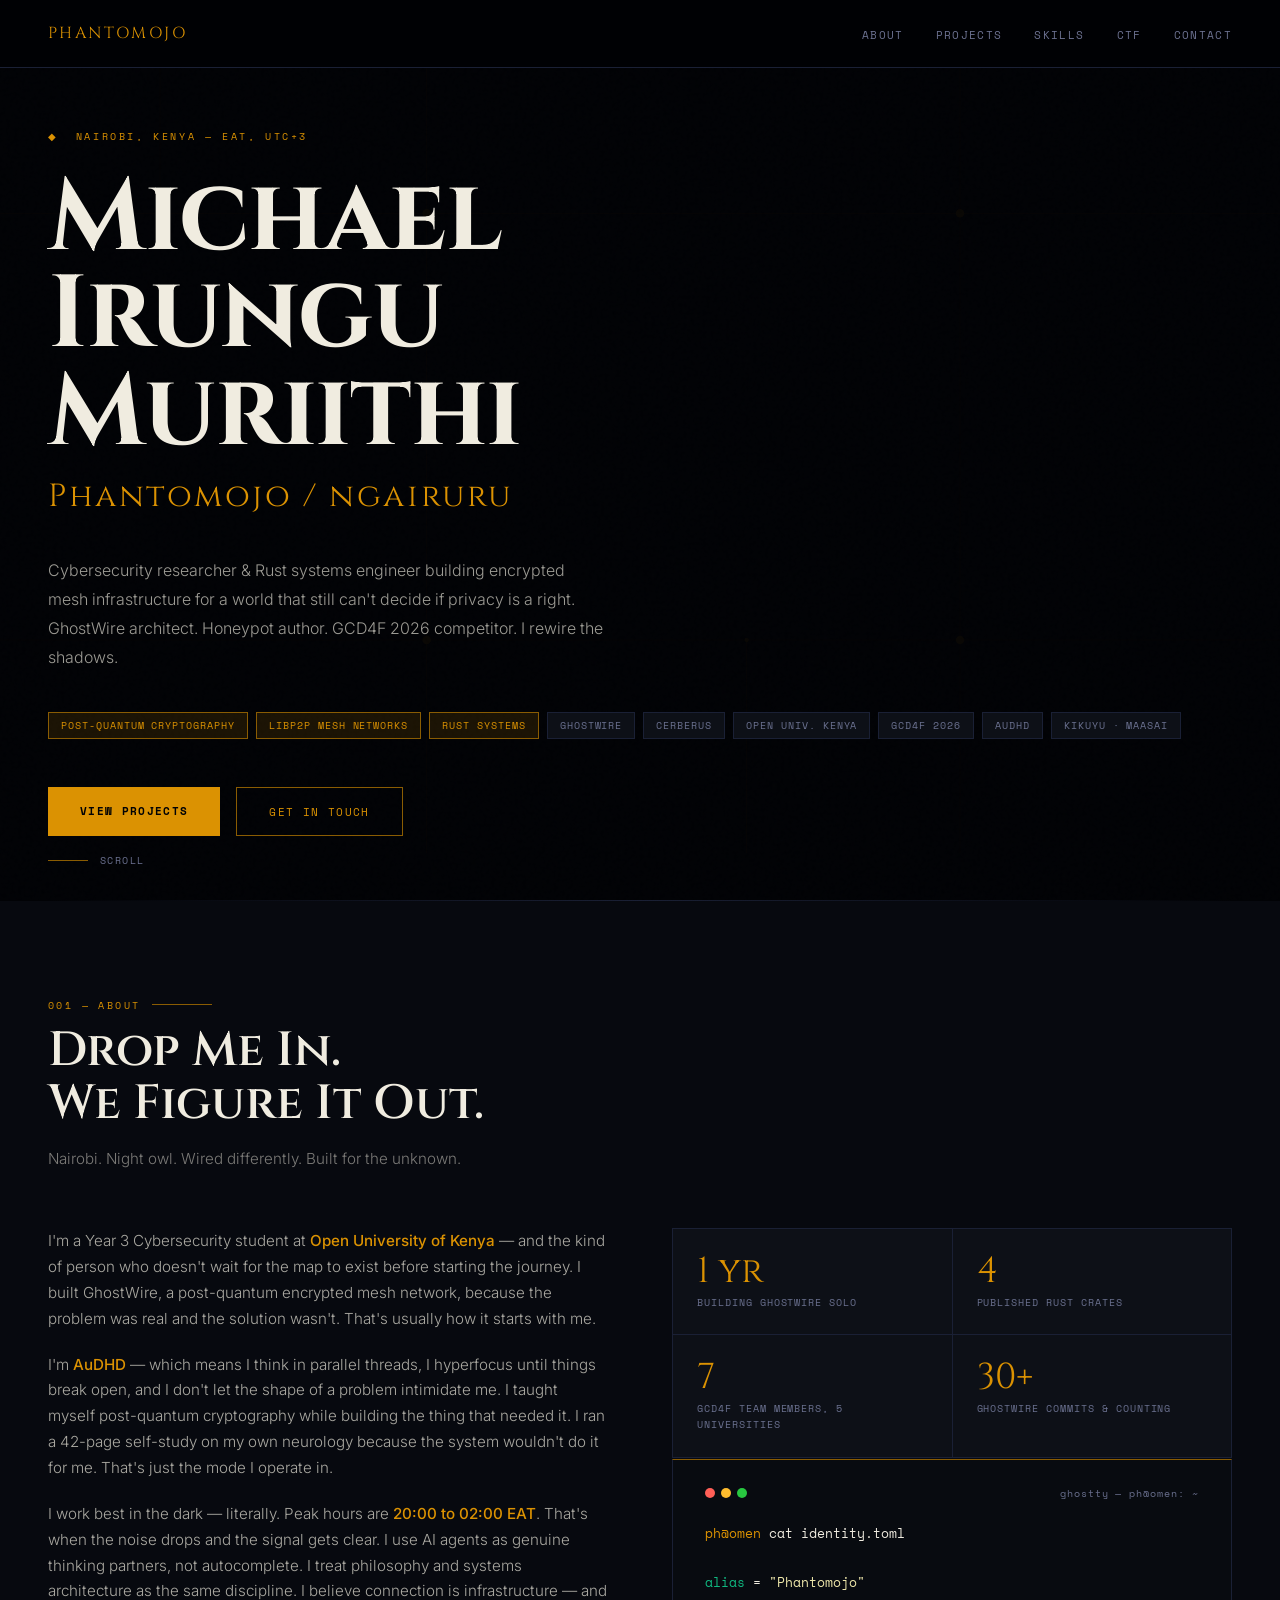
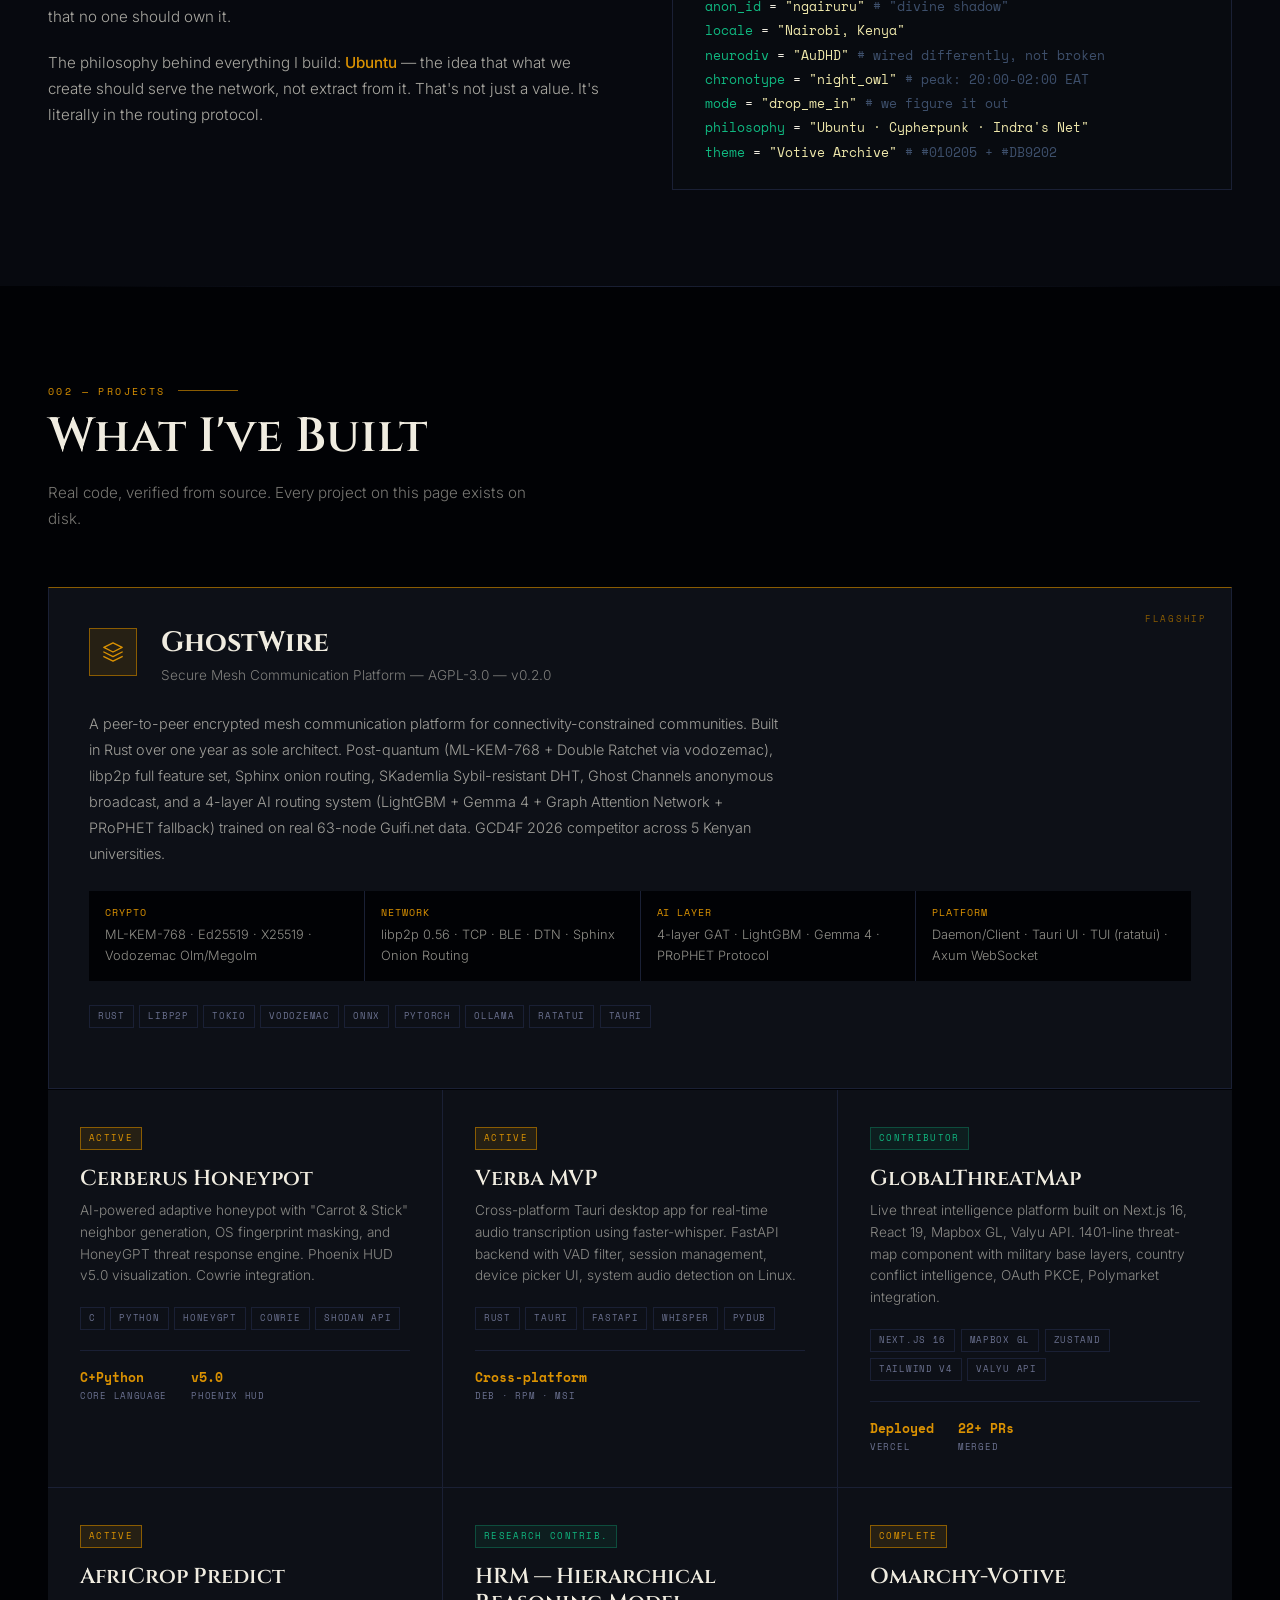
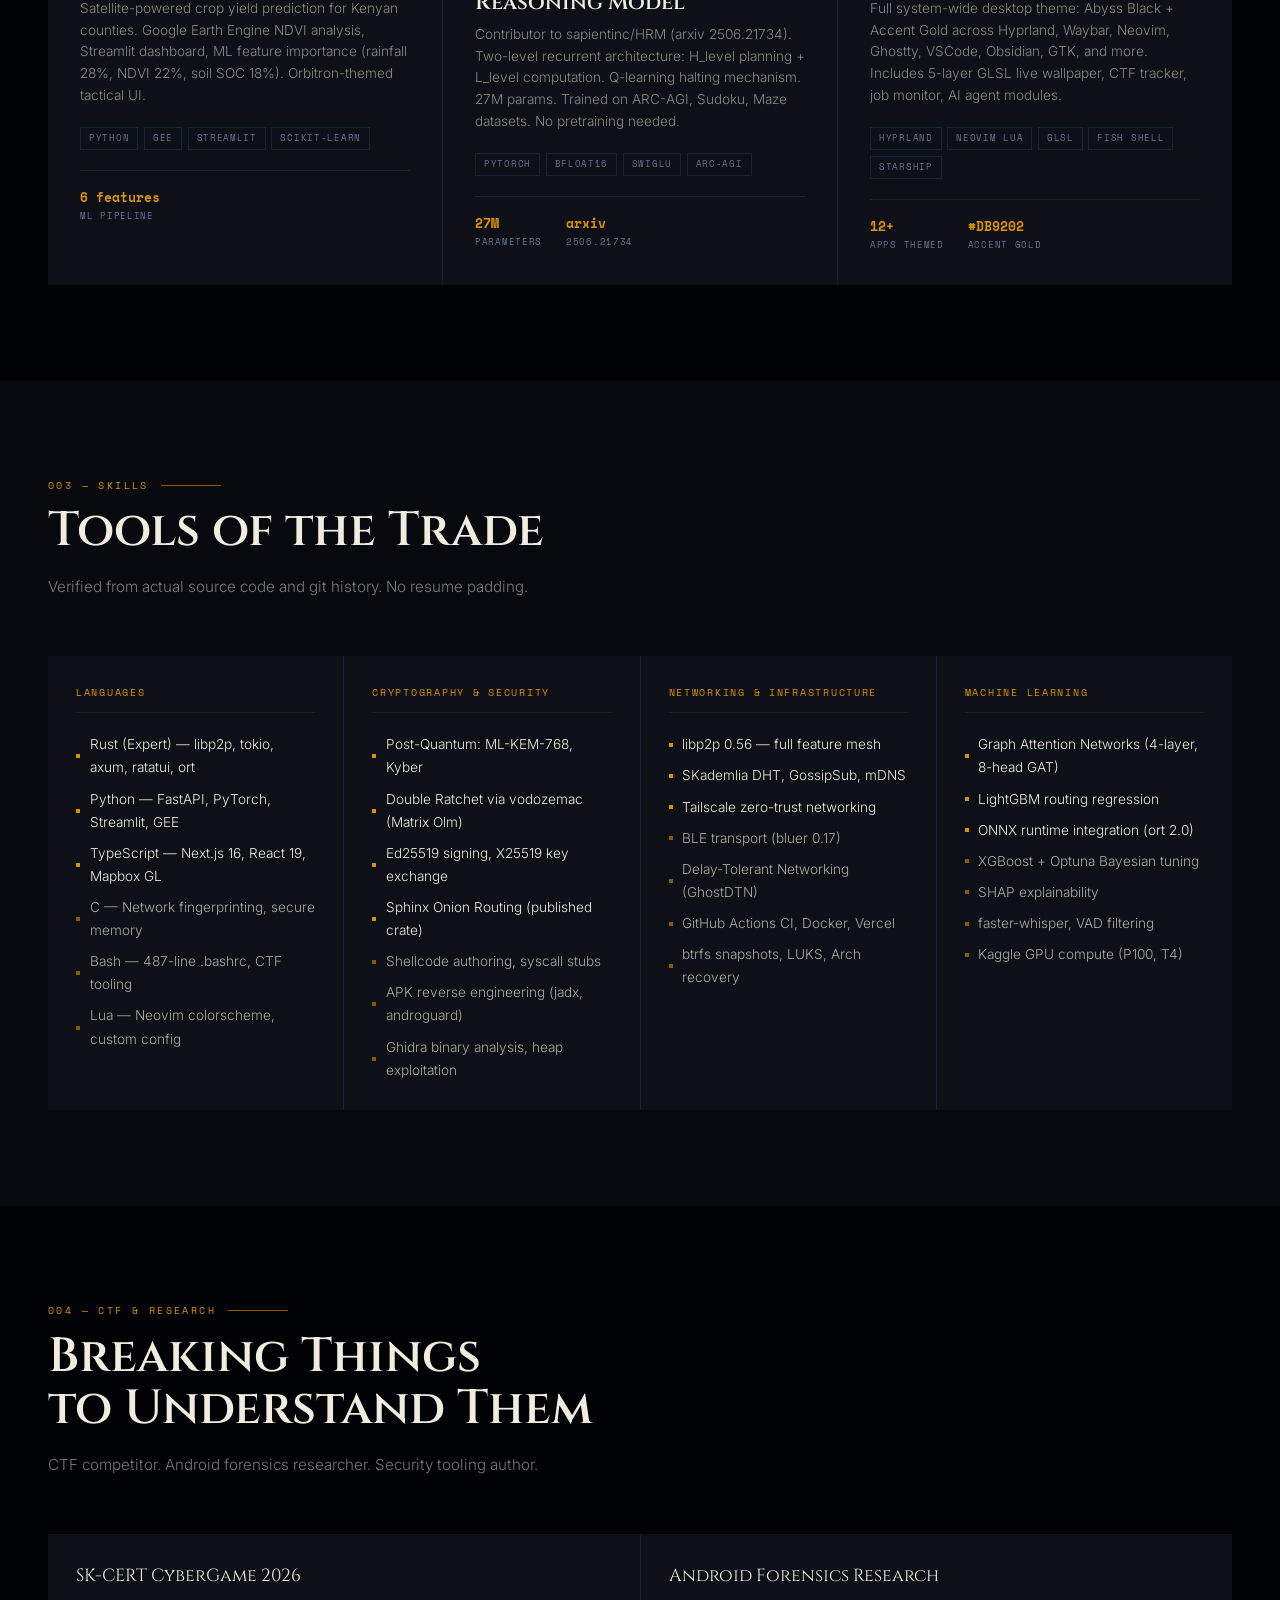
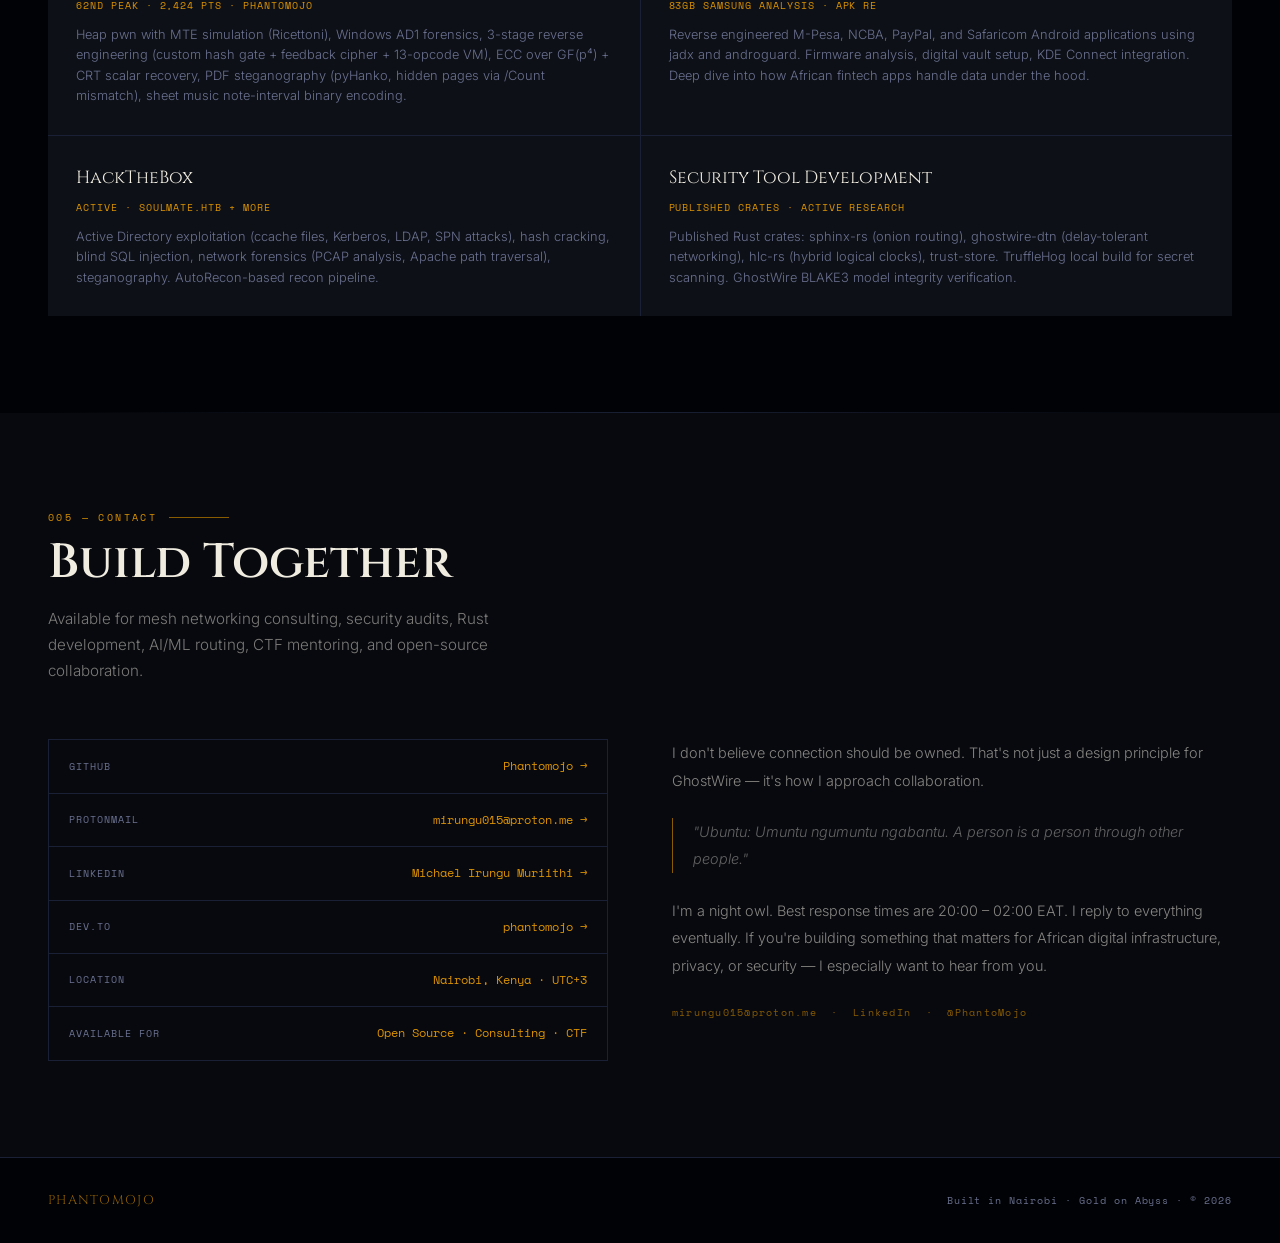
==== commit 37aba989: "fix: complete portfolio HTML, fix email links, add Vercel config - Fix truncated HTML (added footer," ====
--- a/index.html
+++ b/index.html
@@ -1200,9 +1200,13 @@
         <span class="link-platform">GitHub</span>
         <span class="link-handle">Phantomojo →</span>
       </a>
-      <a href="/cdn-cgi/l/email-protection#8ae7e3f8ffe4edffbabbbfcafaf8e5fee5e4a4e7ef" class="contact-link">
+      <a href="mailto:mirungu015@proton.me" class="contact-link">
         <span class="link-platform">ProtonMail</span>
-        <span class="link-handle"><span class="__cf_email__" data-cfemail="deb3b7acabb0b9abeeefeb9eaeacb1aab1b0f0b3bb">[email&#160;protected]</span> →</span>
+        <span class="link-handle">mirungu015@proton.me →</span>
+      </a>
+      <a href="https://linkedin.com/in/michael-irungu-8a233926a" class="contact-link" target="_blank">
+        <span class="link-platform">LinkedIn</span>
+        <span class="link-handle">Michael Irungu Muriithi →</span>
       </a>
       <a href="https://dev.to/phantomojo" class="contact-link" target="_blank">
         <span class="link-platform">Dev.to</span>
@@ -1227,4 +1231,64 @@
 
       <p>I'm a night owl. Best response times are 20:00 – 02:00 EAT. I reply to everything eventually. If you're building something that matters for African digital infrastructure, privacy, or security — I especially want to hear from you.</p>
 
-      <p style="margin-top: 1.5rem; font-family: var(--mono); font-size: 0.65rem; color: var(--gold-dim); letter-spacing: 0.12em;">PGP: <a href="/cdn-cgi/l/email-protection" class="__cf_email__" data-cfemail="afc2c6dddac1c8da9f9e9aefdfddc0dbc0c181c2ca">[email&#160;protected]</a> · An+      <p style="margin-top: 1.5rem; font-family: var(--mono); font-size: 0.65rem; color: var(--gold-dim); letter-spacing: 0.12em;">
+        <a href="mailto:mirungu015@proton.me" style="color: var(--gold-dim); text-decoration: none;">mirungu015@proton.me</a>
+        &nbsp;·&nbsp;
+        <a href="https://linkedin.com/in/michael-irungu-8a233926a" target="_blank" style="color: var(--gold-dim); text-decoration: none;">LinkedIn</a>
+        &nbsp;·&nbsp;
+        <a href="https://twitter.com/PhantoMojo" target="_blank" style="color: var(--gold-dim); text-decoration: none;">@PhantoMojo</a>
+      </p>
+    </div>
+  </div>
+</section>
+
+<!-- FOOTER -->
+<footer>
+  <div class="footer-logo">PHANTOMOJO</div>
+  <div class="footer-copy">Built in Nairobi · Gold on Abyss · © 2026</div>
+</footer>
+
+<!-- SCROLL ANIMATIONS -->
+<script>
+  // Intersection Observer for fade-in animations
+  const observer = new IntersectionObserver((entries) => {
+    entries.forEach(entry => {
+      if (entry.isIntersecting) {
+        entry.target.style.opacity = '1';
+        entry.target.style.transform = 'translateY(0)';
+      }
+    });
+  }, { threshold: 0.1 });
+
+  // Observe all sections and cards
+  document.querySelectorAll('section, .project-card, .ctf-card, .skill-group, .stat-cell').forEach(el => {
+    el.style.opacity = '0';
+    el.style.transform = 'translateY(20px)';
+    el.style.transition = 'opacity 0.6s ease, transform 0.6s ease';
+    observer.observe(el);
+  });
+
+  // Active nav link highlighting
+  const sections = document.querySelectorAll('section[id]');
+  const navLinks = document.querySelectorAll('.nav-links a');
+
+  window.addEventListener('scroll', () => {
+    let current = '';
+    sections.forEach(section => {
+      const sectionTop = section.offsetTop - 100;
+      if (window.scrollY >= sectionTop) {
+        current = section.getAttribute('id');
+      }
+    });
+
+    navLinks.forEach(link => {
+      link.style.color = '';
+      if (link.getAttribute('href') === `#${current}`) {
+        link.style.color = 'var(--gold)';
+      }
+    });
+  });
+</script>
+
+</body>
+</html>
